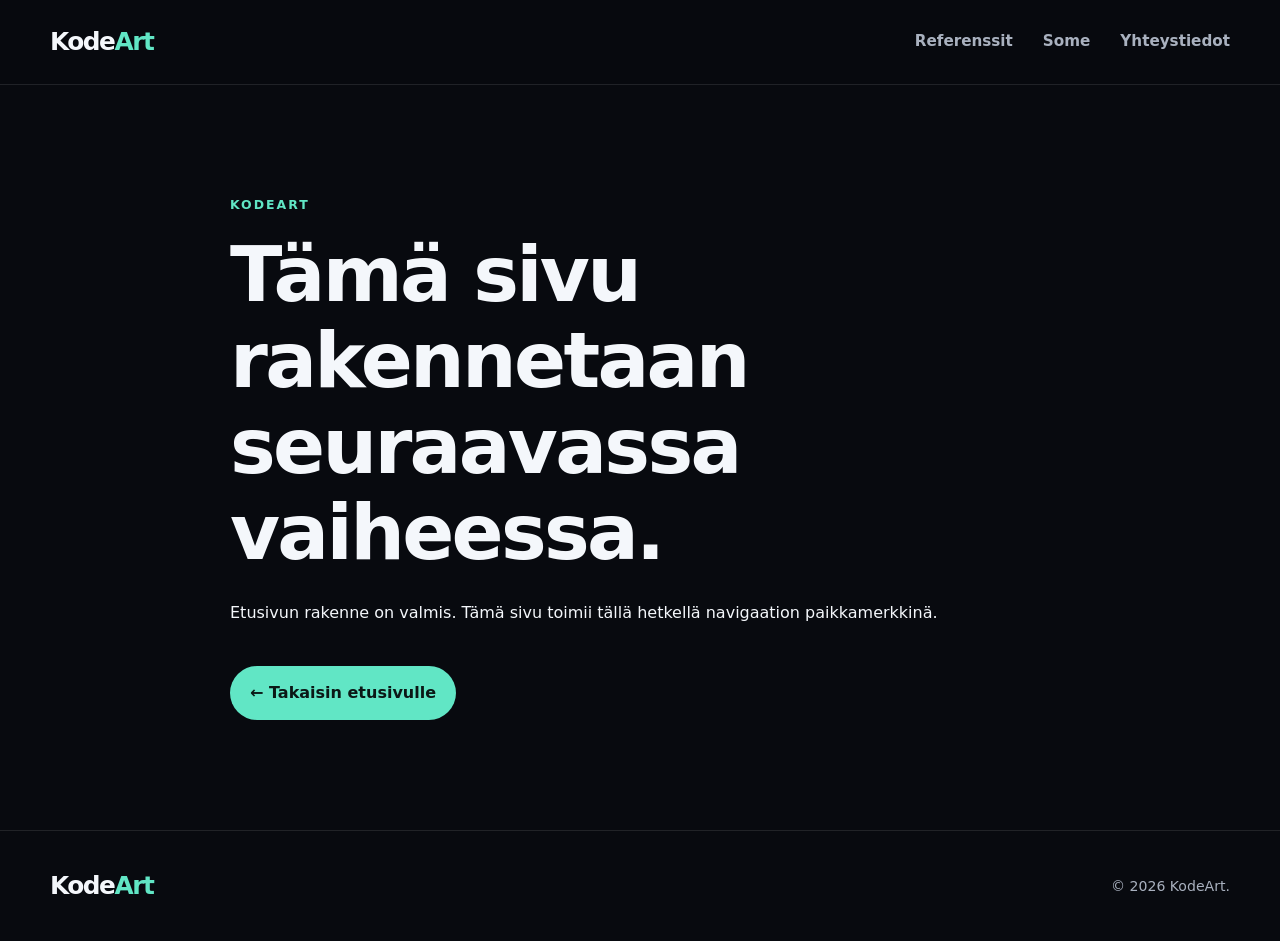
==== yhteystiedot.html @ c4a7c9e5 "Create new KodeArt website" ====
<!doctype html>
<html lang="fi">
<head>
  <meta charset="utf-8">
  <meta name="viewport" content="width=device-width, initial-scale=1">
  <title>Yhteystiedot | KodeArt</title>
  <meta name="description" content="KodeArt – modernit verkkosivut ja digipalvelut yrityksille.">
  <link rel="stylesheet" href="css/style.css">
</head>
<body>
  <header class="site-header">
    <div class="container nav-wrap">
      <a class="logo" href="index.html" aria-label="KodeArt – etusivu"><span>Kode</span><strong>Art</strong></a>
      <nav class="main-nav" aria-label="Päänavigaatio">
        <a href="referenssit.html">Referenssit</a>
        <!-- <a href="pelialue.html">Pelialue</a> -->
        <a href="some.html">Some</a>
        <a href="yhteystiedot.html">Yhteystiedot</a>
      </nav>
    </div>
  </header>
  <main class="section">
    <div class="container narrow">
      <p class="eyebrow">KODEART</p>
      <h1>Tämä sivu rakennetaan seuraavassa vaiheessa.</h1>
      <p>Etusivun rakenne on valmis. Tämä sivu toimii tällä hetkellä navigaation paikkamerkkinä.</p>
      <a class="button" href="index.html">← Takaisin etusivulle</a>
    </div>
  </main>
  <footer class="site-footer"><div class="container footer-wrap"><a class="logo" href="index.html"><span>Kode</span><strong>Art</strong></a><p>© 2026 KodeArt.</p></div></footer>
</body>
</html>
---- css/style.css ----
:root {
  --bg: #080a0f;
  --surface: #10131a;
  --surface-2: #151922;
  --text: #f4f7fb;
  --muted: #a9b1bf;
  --line: rgba(255,255,255,.10);
  --accent: #61e6c5;
  --accent-2: #8c7cff;
  --accent-dark: #0b1816;
  --max-width: 1180px;
  --radius: 24px;
  --shadow: 0 24px 80px rgba(0,0,0,.30);
}

* { box-sizing: border-box; }
html { scroll-behavior: smooth; }
body {
  margin: 0;
  color: var(--text);
  background: var(--bg);
  font-family: Inter, ui-sans-serif, system-ui, -apple-system, BlinkMacSystemFont, "Segoe UI", sans-serif;
  line-height: 1.65;
  -webkit-font-smoothing: antialiased;
}

a { color: inherit; text-decoration: none; }
img { max-width: 100%; display: block; }

.container { width: min(calc(100% - 40px), var(--max-width)); margin-inline: auto; }
.narrow { max-width: 820px; }
.section { padding: 110px 0; }

.site-header {
  position: sticky;
  top: 0;
  z-index: 20;
  background: rgba(8,10,15,.82);
  border-bottom: 1px solid var(--line);
  backdrop-filter: blur(18px);
}
.nav-wrap {
  min-height: 84px;
  display: flex;
  align-items: center;
  justify-content: space-between;
  gap: 32px;
}
.logo { font-size: 1.55rem; font-weight: 800; letter-spacing: -.06em; }
.logo strong { color: var(--accent); }
.main-nav { display: flex; align-items: center; gap: 30px; }
.main-nav a { color: var(--muted); font-size: .95rem; font-weight: 600; transition: color .2s ease; }
.main-nav a:hover, .main-nav a:focus-visible { color: var(--accent); }

.hero {
  position: relative;
  overflow: hidden;
  min-height: 720px;
  display: flex;
  align-items: center;
  background:
    radial-gradient(circle at 85% 30%, rgba(140,124,255,.16), transparent 28%),
    radial-gradient(circle at 70% 80%, rgba(97,230,197,.09), transparent 30%);
}
.hero-grid { display: grid; grid-template-columns: minmax(0, 1.2fr) minmax(280px, .8fr); gap: 60px; align-items: center; }
.hero-copy { padding: 100px 0; }
.eyebrow { margin: 0 0 16px; color: var(--accent); font-size: .78rem; font-weight: 800; letter-spacing: .16em; }
h1, h2, h3, h4 { line-height: 1.12; letter-spacing: -.035em; }
h1 { max-width: 850px; margin: 0 0 24px; font-size: clamp(3rem, 6vw, 5.6rem); }
.hero h2 { max-width: 760px; margin: 0 0 28px; color: #d6dbe4; font-size: clamp(1.25rem, 2.2vw, 1.7rem); font-weight: 500; }
.intro-copy { max-width: 760px; color: var(--muted); font-size: 1.03rem; }
.intro-copy strong { color: var(--text); font-size: 1.12rem; }
.button {
  display: inline-flex; align-items: center; gap: 14px; margin-top: 24px; padding: 14px 20px;
  color: var(--accent-dark); background: var(--accent); border-radius: 999px; font-weight: 800;
  transition: transform .2s ease, box-shadow .2s ease;
}
.button:hover, .button:focus-visible { transform: translateY(-2px); box-shadow: 0 12px 35px rgba(97,230,197,.22); }
.hero-art { min-height: 420px; position: relative; display: grid; place-items: center; }
.hero-orb { width: 320px; aspect-ratio: 1; border-radius: 50%; background: linear-gradient(135deg, rgba(97,230,197,.9), rgba(140,124,255,.85)); filter: blur(1px); opacity: .88; box-shadow: 0 0 130px rgba(97,230,197,.18); }
.code-card { position: absolute; width: 230px; padding: 28px; border: 1px solid var(--line); border-radius: 20px; background: rgba(16,19,26,.78); box-shadow: var(--shadow); transform: rotate(-6deg); }
.code-card span { color: var(--accent); font-size: 2.5rem; font-weight: 900; }
.code-card p { margin: 18px 0 0; color: #d8deea; font-family: ui-monospace, SFMono-Regular, Menlo, monospace; }

.section-heading { max-width: 700px; margin-bottom: 50px; }
.section-heading h2, .seo-section h2, .extras-box h2 { margin: 0 0 16px; font-size: clamp(2.1rem, 4vw, 3.5rem); }
.section-heading > p:last-child, .seo-section p:last-child { margin: 0; color: var(--muted); }
.pricing { background: #0b0e14; }
.pricing-grid { display: grid; grid-template-columns: repeat(4, 1fr); gap: 18px; }
.price-card {
  position: relative; display: flex; flex-direction: column; padding: 28px;
  min-height: 570px; border: 1px solid var(--line); border-radius: var(--radius);
  background: linear-gradient(180deg, rgba(255,255,255,.045), rgba(255,255,255,.018));
  box-shadow: 0 18px 50px rgba(0,0,0,.18);
}
.price-card.featured { border-color: rgba(97,230,197,.45); background: linear-gradient(180deg, rgba(97,230,197,.10), rgba(255,255,255,.018)); }
.card-top { display: flex; align-items: center; justify-content: space-between; gap: 15px; }
.card-top h3 { margin: 0; font-size: 1.35rem; }
.service-number { color: var(--muted); font: 700 .75rem/1 ui-monospace, monospace; }
.price-card h4 { margin: 32px 0 14px; min-height: 58px; font-size: 1.18rem; }
.price { margin: 0 0 22px; font-size: 2.8rem; font-weight: 850; letter-spacing: -.06em; }
.price sup { color: var(--accent); font-size: .9rem; }
.price-card ul { margin: 0; padding: 0; list-style: none; color: var(--muted); font-size: .92rem; }
.price-card li { position: relative; padding: 8px 0 8px 22px; border-top: 1px solid rgba(255,255,255,.055); }
.price-card li::before { content: "✓"; position: absolute; left: 0; color: var(--accent); font-weight: 800; }
.price-note { margin: 24px 0 0; color: var(--muted); font-size: .9rem; }

.extras { background: var(--bg); }
.extras-box { display: grid; grid-template-columns: .9fr 1.1fr; gap: 50px; align-items: center; padding: 60px; border: 1px solid rgba(97,230,197,.22); border-radius: 30px; background: linear-gradient(135deg, rgba(97,230,197,.09), rgba(140,124,255,.08)); }
.extras-list { display: grid; gap: 14px; margin: 0; padding: 0; list-style: none; }
.extras-list li { padding: 18px 20px; border: 1px solid var(--line); border-radius: 14px; background: rgba(8,10,15,.42); font-weight: 700; }
.extras-list li::before { content: "→"; margin-right: 12px; color: var(--accent); }

.seo-section { background: #0b0e14; }
.seo-section p { color: var(--muted); }
.site-footer { border-top: 1px solid var(--line); }
.footer-wrap { min-height: 110px; display: flex; align-items: center; justify-content: space-between; gap: 20px; }
.footer-wrap p { margin: 0; color: var(--muted); font-size: .88rem; }

@media (max-width: 1050px) {
  .pricing-grid { grid-template-columns: repeat(2, 1fr); }
  .price-card { min-height: 0; }
}

@media (max-width: 760px) {
  .container { width: min(calc(100% - 28px), var(--max-width)); }
  .nav-wrap { min-height: auto; padding: 18px 0; align-items: flex-start; }
  .main-nav { flex-wrap: wrap; justify-content: flex-end; gap: 10px 18px; }
  .main-nav a { font-size: .88rem; }
  .hero-grid { grid-template-columns: 1fr; gap: 0; }
  .hero-copy { padding: 80px 0 30px; }
  .hero-art { min-height: 280px; padding-bottom: 60px; }
  .hero-orb { width: 220px; }
  .code-card { width: 190px; padding: 22px; }
  .section { padding: 80px 0; }
  .pricing-grid { grid-template-columns: 1fr; }
  .extras-box { grid-template-columns: 1fr; padding: 34px 24px; gap: 28px; }
  .footer-wrap { padding: 25px 0; flex-direction: column; align-items: flex-start; }
}

@media (prefers-reduced-motion: reduce) {
  html { scroll-behavior: auto; }
  *, *::before, *::after { transition: none !important; }
}
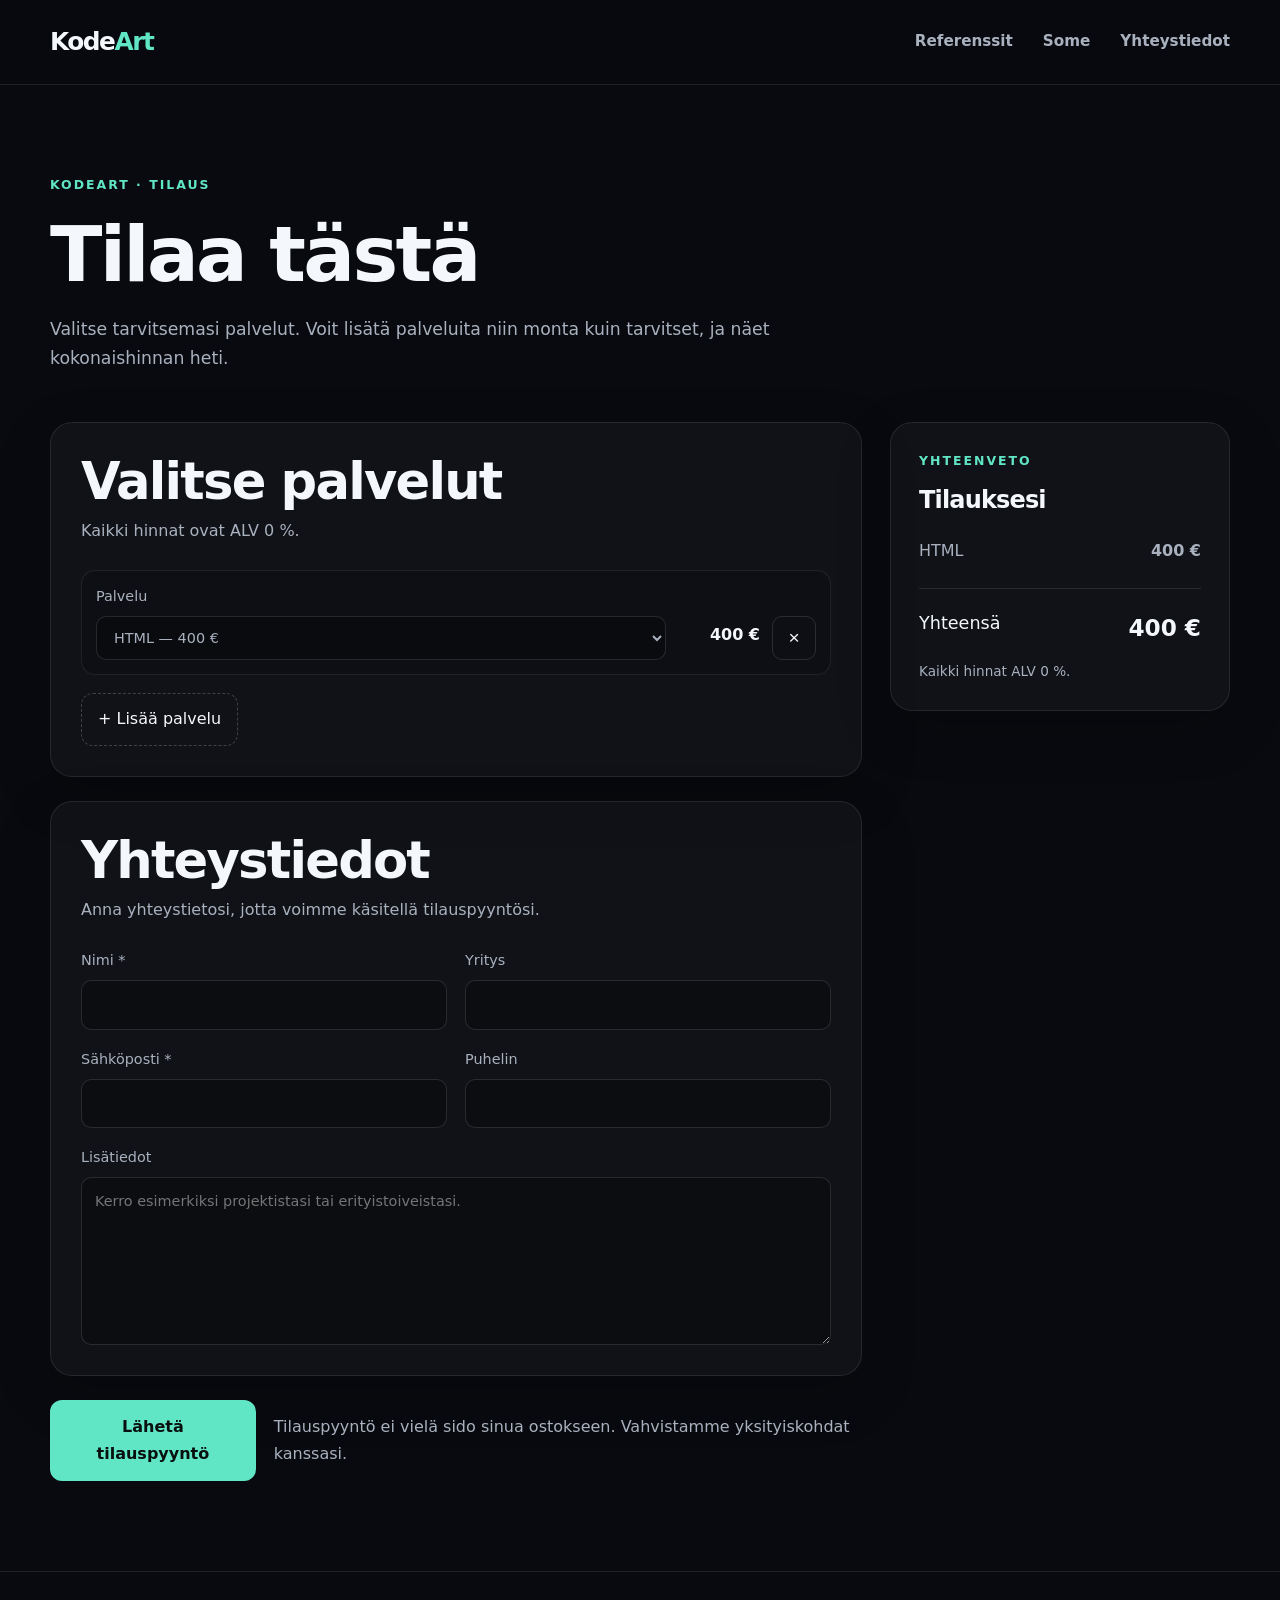
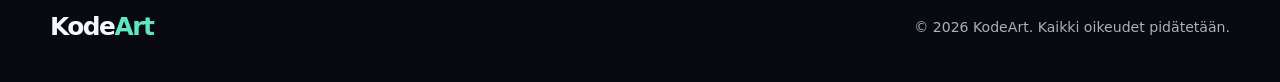
==== commit d3947823: "päivitetty index ja lisätty yhteystiedot" ====
--- a/yhteystiedot.html
+++ b/yhteystiedot.html
@@ -3,9 +3,10 @@
 <head>
   <meta charset="utf-8">
   <meta name="viewport" content="width=device-width, initial-scale=1">
-  <title>Yhteystiedot | KodeArt</title>
-  <meta name="description" content="KodeArt – modernit verkkosivut ja digipalvelut yrityksille.">
+  <title>Tilaa tästä | KodeArt</title>
+  <meta name="description" content="Valitse KodeArtin palvelut ja näe tilauksen hinta heti. Hinnat ovat ALV 0 %.">
   <link rel="stylesheet" href="css/style.css">
+  <link rel="stylesheet" href="css/order.css">
 </head>
 <body>
   <header class="site-header">
@@ -15,18 +16,60 @@
         <a href="referenssit.html">Referenssit</a>
         <!-- <a href="pelialue.html">Pelialue</a> -->
         <a href="some.html">Some</a>
-        <a href="yhteystiedot.html">Yhteystiedot</a>
+        <a href="yhteystiedot.html" aria-current="page">Yhteystiedot</a>
       </nav>
     </div>
   </header>
-  <main class="section">
-    <div class="container narrow">
-      <p class="eyebrow">KODEART</p>
-      <h1>Tämä sivu rakennetaan seuraavassa vaiheessa.</h1>
-      <p>Etusivun rakenne on valmis. Tämä sivu toimii tällä hetkellä navigaation paikkamerkkinä.</p>
-      <a class="button" href="index.html">← Takaisin etusivulle</a>
-    </div>
+
+  <main class="order-page">
+    <section class="order-intro">
+      <p class="eyebrow">KODEART · TILAUS</p>
+      <h1>Tilaa tästä</h1>
+      <p>Valitse tarvitsemasi palvelut. Voit lisätä palveluita niin monta kuin tarvitset, ja näet kokonaishinnan heti.</p>
+    </section>
+
+    <section class="order-layout" aria-labelledby="services-title">
+      <form id="orderForm" class="order-form">
+        <div class="order-card">
+          <div class="section-heading">
+            <h2 id="services-title">Valitse palvelut</h2>
+            <p>Kaikki hinnat ovat ALV 0 %.</p>
+          </div>
+          <div id="serviceRows" class="service-rows"></div>
+          <button type="button" id="addService" class="add-service">+ Lisää palvelu</button>
+        </div>
+
+        <div class="order-card customer-card">
+          <div class="section-heading">
+            <h2>Yhteystiedot</h2>
+            <p>Anna yhteystietosi, jotta voimme käsitellä tilauspyyntösi.</p>
+          </div>
+          <div class="form-grid">
+            <label>Nimi *<input type="text" name="name" required autocomplete="name"></label>
+            <label>Yritys<input type="text" name="company" autocomplete="organization"></label>
+            <label>Sähköposti *<input type="email" name="email" required autocomplete="email"></label>
+            <label>Puhelin<input type="tel" name="phone" autocomplete="tel"></label>
+          </div>
+          <label>Lisätiedot<textarea name="message" rows="6" placeholder="Kerro esimerkiksi projektistasi tai erityistoiveistasi."></textarea></label>
+        </div>
+
+        <div class="order-actions">
+          <button type="submit" class="primary-button">Lähetä tilauspyyntö</button>
+          <p class="form-note">Tilauspyyntö ei vielä sido sinua ostokseen. Vahvistamme yksityiskohdat kanssasi.</p>
+        </div>
+      </form>
+
+      <aside class="order-summary" aria-labelledby="summary-title">
+        <p class="eyebrow">YHTEENVETO</p>
+        <h2 id="summary-title">Tilauksesi</h2>
+        <div id="summaryItems" class="summary-items"><p class="summary-empty">Ei valittuja palveluita.</p></div>
+        <div class="summary-total"><span>Yhteensä</span><strong id="totalPrice">0 €</strong></div>
+        <p class="vat-note">Kaikki hinnat ALV 0 %.</p>
+      </aside>
+    </section>
   </main>
-  <footer class="site-footer"><div class="container footer-wrap"><a class="logo" href="index.html"><span>Kode</span><strong>Art</strong></a><p>© 2026 KodeArt.</p></div></footer>
+
+  <footer class="site-footer"><div class="container footer-wrap"><a class="logo" href="index.html"><span>Kode</span><strong>Art</strong></a><p>© 2026 KodeArt. Kaikki oikeudet pidätetään.</p></div></footer>
+  <script src="js/order.js"></script>
 </body>
 </html>
--- a/css/order.css
+++ b/css/order.css
@@ -0,0 +1,35 @@
+/* Tilaa tästä -sivun tyylit */
+.order-page { width: min(1180px, calc(100% - 40px)); margin: 0 auto; padding: 90px 0; }
+.order-intro { max-width: 760px; margin-bottom: 48px; }
+.order-intro h1 { margin: 0 0 16px; }
+.order-intro p:not(.eyebrow) { color: var(--muted); font-size: 1.08rem; line-height: 1.7; }
+.order-layout { display: grid; grid-template-columns: minmax(0,1fr) 340px; gap: 28px; align-items: start; }
+.order-form { display: grid; gap: 24px; }
+.order-card,.order-summary { border: 1px solid rgba(255,255,255,.09); border-radius: 22px; background: rgba(255,255,255,.035); box-shadow: 0 18px 55px rgba(0,0,0,.18); }
+.order-card { padding: 30px; }
+.section-heading { margin-bottom: 26px; }
+.section-heading h2,.order-summary h2 { margin: 0 0 8px; }
+.section-heading p,.form-note,.vat-note { color: var(--muted); margin: 0; }
+.service-rows { display: grid; gap: 12px; }
+.service-row { display: grid; grid-template-columns: minmax(0,1fr) auto 44px; gap: 12px; align-items: end; padding: 14px; border: 1px solid rgba(255,255,255,.08); border-radius: 14px; background: rgba(0,0,0,.12); }
+.service-row label,.form-grid label,.customer-card > label { display: grid; gap: 7px; color: var(--muted); font-size: .9rem; }
+.service-row select,.form-grid input,.customer-card textarea { width: 100%; box-sizing: border-box; border: 1px solid rgba(255,255,255,.12); border-radius: 10px; background: rgba(0,0,0,.25); color: inherit; padding: 12px 13px; font: inherit; }
+.service-row select option { color: #111; }
+.service-price { min-width: 82px; padding-bottom: 12px; text-align: right; font-weight: 700; }
+.remove-service { width: 44px; height: 44px; border: 1px solid rgba(255,255,255,.12); border-radius: 10px; background: transparent; color: inherit; cursor: pointer; font-size: 1.2rem; }
+.remove-service:hover { background: rgba(255,255,255,.08); }
+.add-service { margin-top: 18px; border: 1px dashed rgba(255,255,255,.2); border-radius: 12px; padding: 12px 16px; background: transparent; color: inherit; cursor: pointer; font: inherit; }
+.add-service:hover { background: rgba(255,255,255,.05); }
+.form-grid { display: grid; grid-template-columns: 1fr 1fr; gap: 18px; margin-bottom: 18px; }
+.customer-card textarea { resize: vertical; min-height: 130px; }
+.order-summary { position: sticky; top: 24px; padding: 28px; }
+.summary-items { display: grid; gap: 10px; margin: 24px 0; }
+.summary-item { display: flex; justify-content: space-between; gap: 15px; color: var(--muted); }
+.summary-empty { color: var(--muted); }
+.summary-total { display: flex; justify-content: space-between; gap: 15px; padding-top: 20px; border-top: 1px solid rgba(255,255,255,.1); font-size: 1.1rem; }
+.summary-total strong { font-size: 1.45rem; }
+.vat-note { margin-top: 12px; font-size: .85rem; }
+.order-actions { display: flex; align-items: center; gap: 18px; }
+.primary-button { border: 0; border-radius: 12px; padding: 14px 22px; background: var(--accent, #7ce7d8); color: #08100f; font: inherit; font-weight: 800; cursor: pointer; }
+@media (max-width:850px) { .order-layout { grid-template-columns: 1fr; } .order-summary { position: static; } }
+@media (max-width:620px) { .order-page { width: min(100% - 28px,1180px); padding: 60px 0; } .order-card,.order-summary { padding: 22px; } .service-row { grid-template-columns: 1fr auto; } .service-price { grid-column: 1; padding-bottom: 0; text-align: left; } .remove-service { grid-column: 2; grid-row: 1 / span 2; } .form-grid { grid-template-columns: 1fr; } .order-actions { align-items: stretch; flex-direction: column; } }
